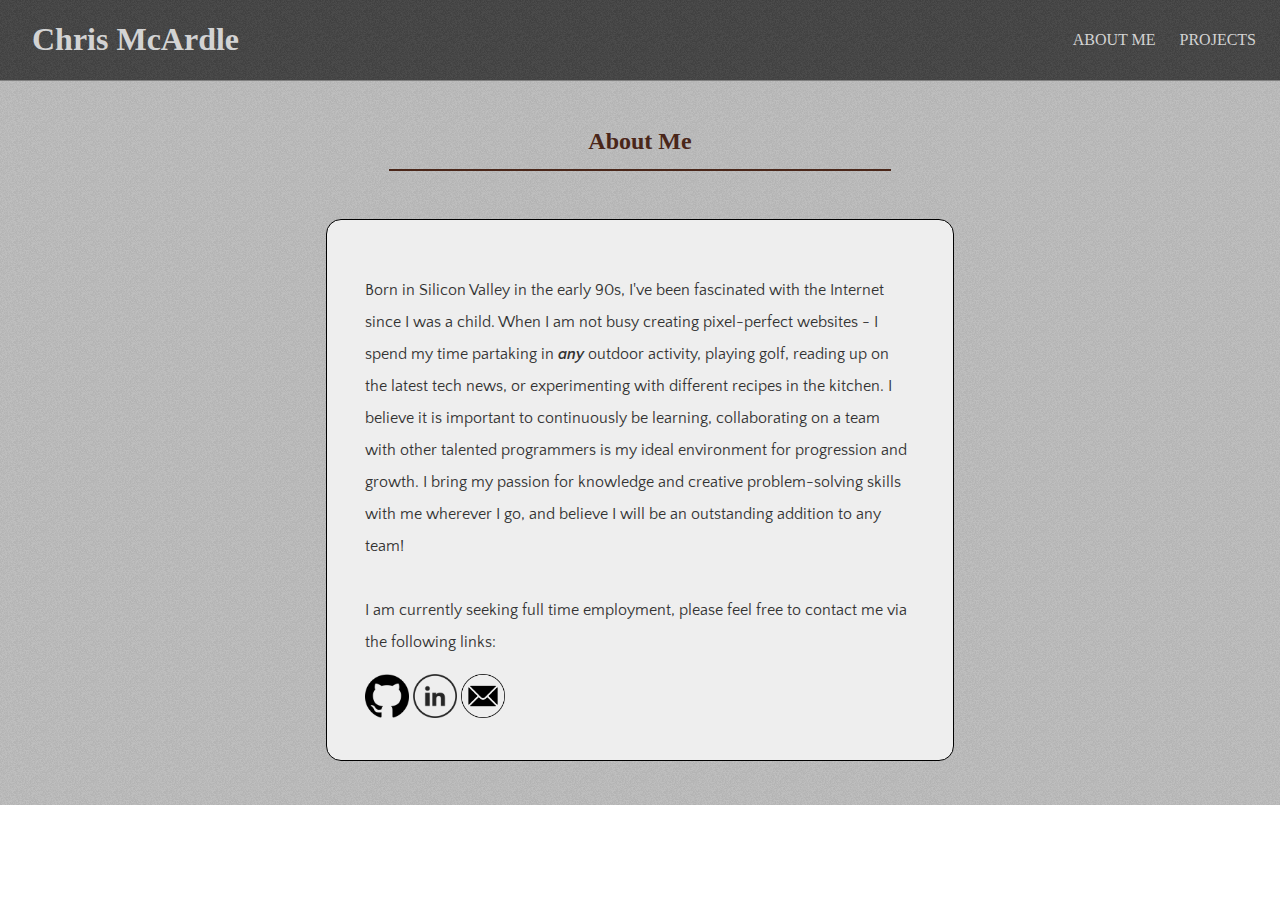
==== about.html @ 6232e312 "adjusted media queries" ====
<!DOCTYPE html>
<html lang="en">
<head>
    <meta charset="UTF-8">
    <meta name="viewport" content="width=device-width, initial-scale=1.0">
    <title>Projects</title>
    <link rel="stylesheet" href="main.css">
    <link href="https://fonts.googleapis.com/css?family=Oswald&display=swap" rel="stylesheet">
    <link href="https://fonts.googleapis.com/css?family=Quattrocento+Sans&display=swap" rel="stylesheet">
    <script src="https://ajax.googleapis.com/ajax/libs/jquery/3.4.1/jquery.min.js"></script> 

</head>
<body>
    <header class='header'>
        <nav class='navbar'>
            <div class='headName'>
                <h1 class='nameHeader'><a href='index.html'>Chris McArdle</a></h1>
            </div>    
            <div>
                <ul id='linkList' class='linkList'>
                    <li class='navLinks hidden'><a href='about.html'>ABOUT ME</a></li>
                    <li class='navLinks hidden'><a href='projects.html'>PROJECTS</a></li>
                </ul>
            </div> 
            <span class='navMenu'>
                <button class='burger'>&#9776;</button>
            </span>
        </nav>
    </header>
    <main class='addPadding'>
    <h2 class='proj-title'>About Me</h2>
    <section class='proj-template'>
        <p>
            Born in Silicon Valley in the early 90s, I've been fascinated with the Internet since I was a child. When I am not busy creating pixel-perfect websites - I spend my time partaking in <i><b>any</b></i> outdoor activity, playing golf, 
            reading up on the latest tech news, or experimenting with different recipes in the kitchen. I believe it is important to continuously be learning, collaborating on a team with other talented programmers is my ideal environment for progression and growth. I bring my passion for knowledge and creative problem-solving skills with me wherever I go, and believe I will be an outstanding addition to any team!
            <br>
            <br>
            I am currently seeking full time employment, please feel free to contact me via the following links:
        </p>
        <div class='contactLinks'>
            <a target="_blank" href="https://github.com/ctmq75"><img class='contactIcon' src="./images/github-logo.png" alt="github icon"></a>
            <a target="_blank" href="https://www.linkedin.com/in/chris-mcardle-6a613230/"><img class='contactIcon' src="./images/linkedin.png" alt="LinkedIn Logo"></a>
            <a target="_blank" href="mailto:christopher.mcardle2@gmail.com"><img class='contactIcon' src="./images/email.png" alt="Email Icon"></a>
        </div>
    </section>




</main>
<script src='portfolio.js'></script>    
</body>
</html>
---- main.css ----
* {
    box-sizing: border-box;
}

li {
    margin-right: 1.5em;
}

body {
    margin: 0;
}

#tagline {
    font-size: 1.5em;
}

.header {
    border-bottom: 1px solid grey;
    border-width: 90%;
    background-color:#333333;
    background-image: url([data-uri]);
 
}

.active{
    display: none;
}
.burger{
    color: black;
    background-color: lightgrey;
    border: 1px solid black;
}

.navbar {
    display: flex;
    align-items: center;
    justify-content: space-between;
}


.navMenu{
    padding-right: 3%;
}

.hidden {
    display: none;
}

#linkList {
    list-style-type: none;
    display: flex;
}

.proj-title{
    text-align: center;
    margin-right: auto;
    margin-left: auto;
    margin-bottom: 2em;
    padding:  .6em 0em;
    color: #4a2619;
    border-bottom: 2px #4a2619 solid;
    width: 40%;
}

.proj-screenshot {
    width: 70%;
    height: auto;
}
.proj-template {
    width: 100%;
    border: 1px solid black;
    padding: 3%;
    margin: 0 auto 2em auto;
    background-color: #EEEEEE;
    color: #333333;
    border-radius: 15px;
    

}

.proj-template p {
    line-height: 2em;
}

.technology-icons {
    margin-top: -1em;
}

.bio{
    padding: .1em;
    max-width: 90%;
    margin-left: auto;
    margin-right: auto;
}
.proj-img{
    text-align: center;
    padding-top: 1.5em;
}
.proj-desc{
    padding: 0em 1.5em;
}

.techIcon{
    width: 20%;
    height: auto;
}

h1 h2 h4{
    font-family: 'Oswald', sans-serif;

}
p {
    font-family: 'Quattrocento Sans', sans-serif;
    line-height: 1.4;

}
a {
    text-decoration: none;
    color: lightgrey;
}
main{
    background-image: url([data-uri]);
    background-color: #CCCCCC;;
}

.headName {
    margin-left: 2%;
}

.nameHeader {
    color:lightgrey;
    margin-left: .2em;
}
.headlineAndPic {
    text-align: center;
}
.addPadding{
    padding: .8em;
    width: 100%;
}
.button {
    text-align: center;
    padding-bottom: 1em;
}
.button1{
    width: 8em;
    height: auto;
    overflow: hidden;
    background-color: white;
    border-radius: 25px;
}
.proj-btns{
    padding-bottom: 1em;
} 
.contactMe {
    color: black;
}
.contactIcon{
    width: 25%;
    height: auto;
}







@media only screen and (min-width: 480px) {
    .bio{
        padding: .5em;
        max-width: 50%;
        line-height: 1.5em;

    }

    .navLinks{
        list-style-type: none;
        display: flex;
        justify-content: flex-end;
        
    }  
    .navMenu{
        display: none;

    }  
    .contactIcon{
        width: 15%;
        height: auto;
    }
    .techIcon{
        width: 15%;
        height: auto;
    }

    .proj-template {
        width: 70%;

    }
    
  }


@media only screen and (min-width: 768px) {
    .contactIcon{
        width: 8%;
        height: auto;
    }
    .techIcon{
        width: 7%;
        height: auto;
    }
    .proj-template {
        width: 50%
    }
    .bio{
        padding: .8em;

    }
    
  }
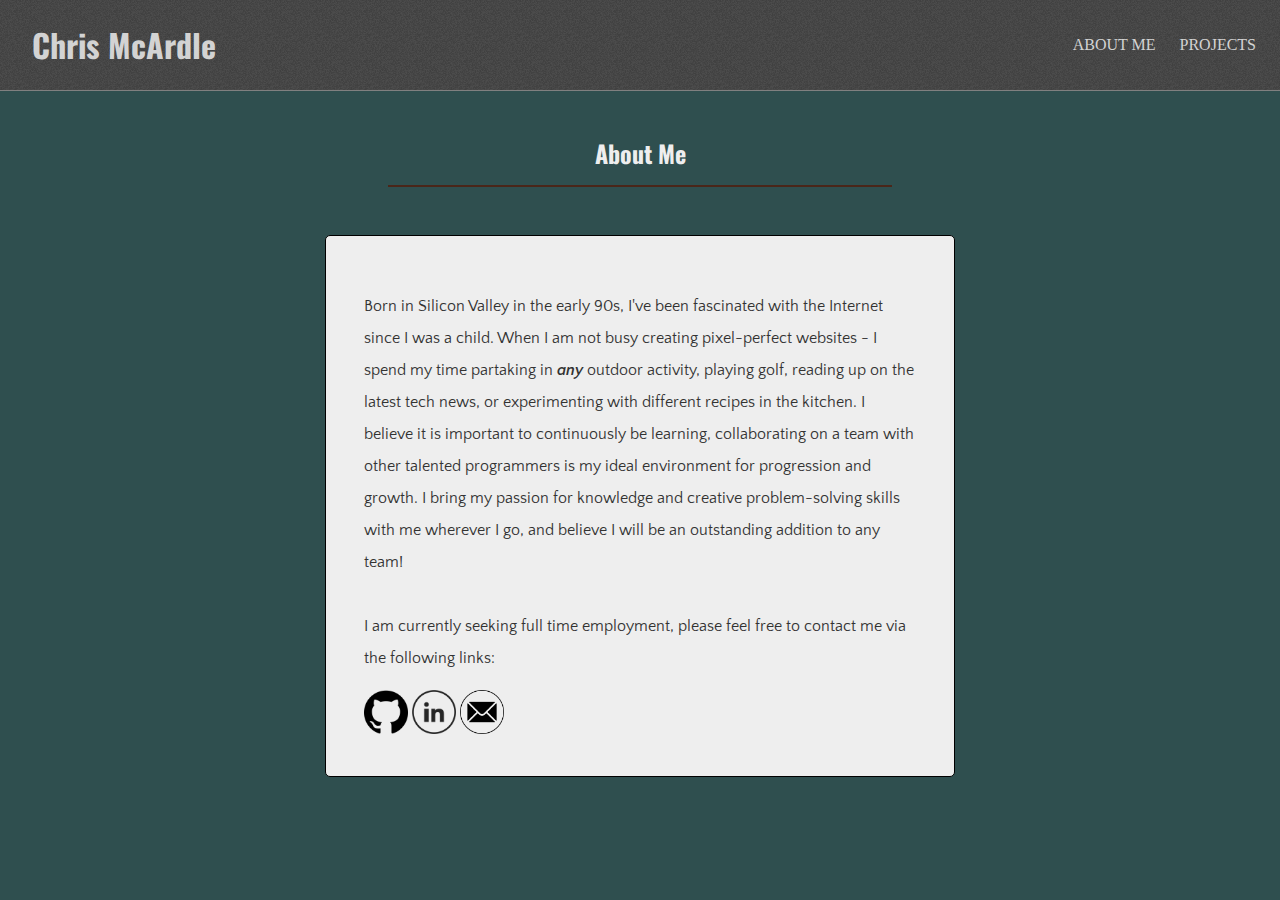
==== commit ce5172ef: "updates to style" ====
--- a/about.html
+++ b/about.html
@@ -10,7 +10,7 @@
     <script src="https://ajax.googleapis.com/ajax/libs/jquery/3.4.1/jquery.min.js"></script> 
 
 </head>
-<body>
+<body id='about-body'>
     <header class='header'>
         <nav class='navbar'>
             <div class='headName'>
@@ -44,6 +44,7 @@
         </div>
     </section>
 
+        
 
 
 
--- a/main.css
+++ b/main.css
@@ -2,6 +2,16 @@
     box-sizing: border-box;
 }
 
+#wholePage {
+    background: linear-gradient( rgba(0,0,0,0.5), rgba(0, 0, 0, 0.5) ),url(./images/tunnelchicago.jpg);
+    background-position: center;
+    background-repeat: no-repeat;
+    background-size: cover;
+
+
+}
+
+
 li {
     margin-right: 1.5em;
 }
@@ -11,7 +21,11 @@
 }
 
 #tagline {
-    font-size: 1.5em;
+    font-size: 2.5em;
+    font-family: 'Oswald', sans-serif;
+    color: #EEEEEE;
+
+
 }
 
 .header {
@@ -57,9 +71,15 @@
     margin-left: auto;
     margin-bottom: 2em;
     padding:  .6em 0em;
-    color: #4a2619;
+    color: #EEEEEE;
     border-bottom: 2px #4a2619 solid;
     width: 40%;
+    font-family: 'Oswald', sans-serif;
+
+}
+
+#proj-body {
+    background-color: darkslategrey;
 }
 
 .proj-screenshot {
@@ -73,7 +93,7 @@
     margin: 0 auto 2em auto;
     background-color: #EEEEEE;
     color: #333333;
-    border-radius: 15px;
+    border-radius: 5px;
     
 
 }
@@ -82,15 +102,23 @@
     line-height: 2em;
 }
 
+.proj-template h3 {
+    font-family: 'Oswald', sans-serif;
+    padding-bottom: 1em;
+
+}
+
 .technology-icons {
     margin-top: -1em;
 }
 
 .bio{
     padding: .1em;
-    max-width: 90%;
+    max-width: 95%;
     margin-left: auto;
     margin-right: auto;
+    color: #EEEEEE;
+    text-align: center;
 }
 .proj-img{
     text-align: center;
@@ -118,10 +146,7 @@
     text-decoration: none;
     color: lightgrey;
 }
-main{
-    background-image: url([data-uri]);
-    background-color: #CCCCCC;;
-}
+
 
 .headName {
     margin-left: 2%;
@@ -130,12 +155,14 @@
 .nameHeader {
     color:lightgrey;
     margin-left: .2em;
+    font-family: 'Oswald', sans-serif;
+
 }
 .headlineAndPic {
     text-align: center;
 }
 .addPadding{
-    padding: .8em;
+    padding: .6em;
     width: 100%;
 }
 .button {
@@ -147,7 +174,7 @@
     height: auto;
     overflow: hidden;
     background-color: white;
-    border-radius: 25px;
+    border-radius: 5px;
 }
 .proj-btns{
     padding-bottom: 1em;
@@ -159,6 +186,12 @@
     width: 25%;
     height: auto;
 }
+#about-body {
+    background-color: darkslategrey;
+
+}
+
+
 
 
 
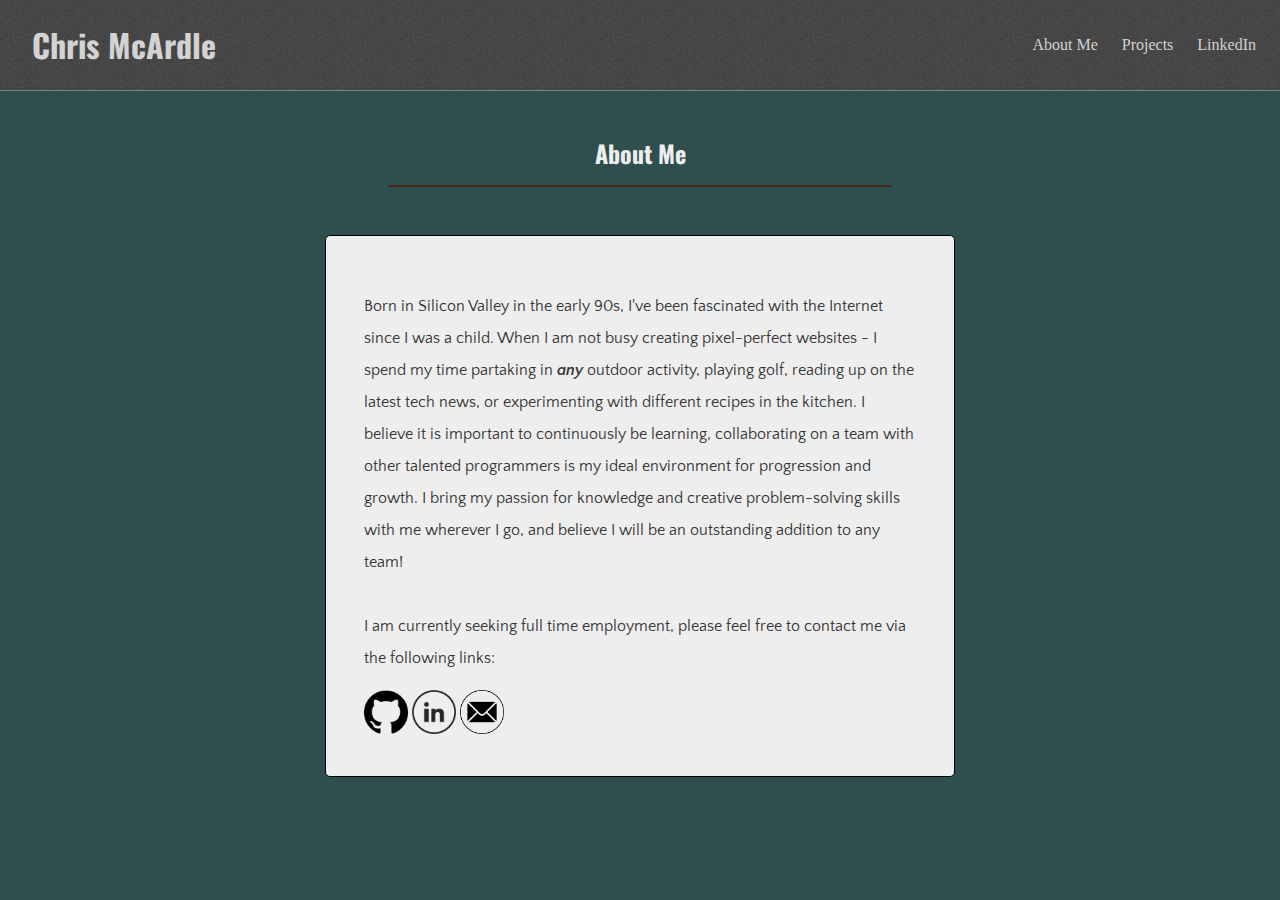
==== commit 048785cc: "Added linkedin to header" ====
--- a/about.html
+++ b/about.html
@@ -18,8 +18,9 @@
             </div>    
             <div>
                 <ul id='linkList' class='linkList'>
-                    <li class='navLinks hidden'><a href='about.html'>ABOUT ME</a></li>
-                    <li class='navLinks hidden'><a href='projects.html'>PROJECTS</a></li>
+                    <li class='navLinks hidden'><a href='about.html'>About Me</a></li>
+                    <li class='navLinks hidden'><a href='projects.html'>Projects</a></li>
+                    <li class='navLinks hidden'><a href='https://www.linkedin.com/in/chris-mcardle-6a613230/'>LinkedIn</a></li>
                 </ul>
             </div> 
             <span class='navMenu'>
--- a/main.css
+++ b/main.css
@@ -1,263 +1,224 @@
 * {
-    box-sizing: border-box;
+  box-sizing: border-box;
 }
 
 #wholePage {
-    background: linear-gradient( rgba(0,0,0,0.5), rgba(0, 0, 0, 0.5) ),url(./images/tunnelchicago.jpg);
-    background-position: center;
-    background-repeat: no-repeat;
-    background-size: cover;
-
-
-}
-
+  background: linear-gradient(rgba(0, 0, 0, 0.5), rgba(0, 0, 0, 0.5)),
+    url(./images/tunnelchicago.jpg);
+  background-position: center;
+  background-repeat: no-repeat;
+  background-size: cover;
+}
 
 li {
-    margin-right: 1.5em;
+  margin-right: 1.5em;
 }
 
 body {
-    margin: 0;
+  margin: 0;
 }
 
 #tagline {
-    font-size: 2.5em;
-    font-family: 'Oswald', sans-serif;
-    color: #EEEEEE;
-
-
+  font-size: 2.5em;
+  font-family: "Oswald", sans-serif;
+  color: #eeeeee;
 }
 
 .header {
-    border-bottom: 1px solid grey;
-    border-width: 90%;
-    background-color:#333333;
-    background-image: url([data-uri]);
- 
-}
-
-.active{
-    display: none;
-}
-.burger{
-    color: black;
-    background-color: lightgrey;
-    border: 1px solid black;
+  border-bottom: 1px solid grey;
+  border-width: 90%;
+  background-color: #333333;
+  background-image: url([data-uri]);
+}
+
+.active {
+  display: none;
+}
+.burger {
+  color: black;
+  background-color: lightgrey;
+  border: 1px solid black;
+  border-radius: 5px;
 }
 
 .navbar {
-    display: flex;
-    align-items: center;
-    justify-content: space-between;
-}
-
-
-.navMenu{
-    padding-right: 3%;
+  display: flex;
+  align-items: center;
+  justify-content: space-between;
+}
+
+.navMenu {
+  padding-right: 3%;
 }
 
 .hidden {
-    display: none;
+  display: none;
 }
 
 #linkList {
+  list-style-type: none;
+  display: flex;
+}
+
+.proj-title {
+  text-align: center;
+  margin-right: auto;
+  margin-left: auto;
+  margin-bottom: 2em;
+  padding: 0.6em 0em;
+  color: #eeeeee;
+  border-bottom: 2px #4a2619 solid;
+  width: 40%;
+  font-family: "Oswald", sans-serif;
+}
+
+#proj-body {
+  background-color: darkslategrey;
+}
+
+.proj-screenshot {
+  width: 70%;
+  height: auto;
+}
+.proj-template {
+  width: 100%;
+  border: 1px solid black;
+  padding: 3%;
+  margin: 0 auto 2em auto;
+  background-color: #eeeeee;
+  color: #333333;
+  border-radius: 5px;
+}
+
+.proj-template p {
+  line-height: 2em;
+}
+
+.proj-template h3 {
+  font-family: "Oswald", sans-serif;
+  padding-bottom: 1em;
+}
+
+.technology-icons {
+  margin-top: -1em;
+}
+
+.bio {
+  padding: 0.1em;
+  max-width: 95%;
+  margin-left: auto;
+  margin-right: auto;
+  color: #eeeeee;
+  text-align: center;
+}
+.proj-img {
+  text-align: center;
+  padding-top: 1.5em;
+}
+.proj-desc {
+  padding: 0em 1.5em;
+}
+
+.techIcon {
+  width: 20%;
+  height: auto;
+}
+
+h1 h2 h4 {
+  font-family: "Oswald", sans-serif;
+}
+p {
+  font-family: "Quattrocento Sans", sans-serif;
+  line-height: 1.4;
+}
+a {
+  text-decoration: none;
+  color: lightgrey;
+}
+
+.headName {
+  margin-left: 2%;
+}
+
+.nameHeader {
+  color: lightgrey;
+  margin-left: 0.2em;
+  font-family: "Oswald", sans-serif;
+}
+.headlineAndPic {
+  text-align: center;
+}
+.addPadding {
+  padding: 0.6em;
+  width: 100%;
+}
+.button {
+  text-align: center;
+  padding-bottom: 1em;
+}
+.button1 {
+  width: 8em;
+  height: auto;
+  overflow: hidden;
+  background-color: white;
+  border-radius: 5px;
+}
+.proj-btns {
+  padding-bottom: 1em;
+}
+.contactMe {
+  color: black;
+}
+.contactIcon {
+  width: 25%;
+  height: auto;
+}
+#about-body {
+  background-color: darkslategrey;
+}
+
+@media only screen and (min-width: 480px) {
+  .bio {
+    padding: 0.5em;
+    max-width: 50%;
+    line-height: 1.5em;
+  }
+
+  .navLinks {
     list-style-type: none;
     display: flex;
-}
-
-.proj-title{
-    text-align: center;
-    margin-right: auto;
-    margin-left: auto;
-    margin-bottom: 2em;
-    padding:  .6em 0em;
-    color: #EEEEEE;
-    border-bottom: 2px #4a2619 solid;
-    width: 40%;
-    font-family: 'Oswald', sans-serif;
-
-}
-
-#proj-body {
-    background-color: darkslategrey;
-}
-
-.proj-screenshot {
+    justify-content: flex-end;
+  }
+  .navMenu {
+    display: none;
+  }
+  .contactIcon {
+    width: 15%;
+    height: auto;
+  }
+  .techIcon {
+    width: 15%;
+    height: auto;
+  }
+
+  .proj-template {
     width: 70%;
-    height: auto;
-}
-.proj-template {
-    width: 100%;
-    border: 1px solid black;
-    padding: 3%;
-    margin: 0 auto 2em auto;
-    background-color: #EEEEEE;
-    color: #333333;
-    border-radius: 5px;
-    
-
-}
-
-.proj-template p {
-    line-height: 2em;
-}
-
-.proj-template h3 {
-    font-family: 'Oswald', sans-serif;
-    padding-bottom: 1em;
-
-}
-
-.technology-icons {
-    margin-top: -1em;
-}
-
-.bio{
-    padding: .1em;
-    max-width: 95%;
-    margin-left: auto;
-    margin-right: auto;
-    color: #EEEEEE;
-    text-align: center;
-}
-.proj-img{
-    text-align: center;
-    padding-top: 1.5em;
-}
-.proj-desc{
-    padding: 0em 1.5em;
-}
-
-.techIcon{
-    width: 20%;
-    height: auto;
-}
-
-h1 h2 h4{
-    font-family: 'Oswald', sans-serif;
-
-}
-p {
-    font-family: 'Quattrocento Sans', sans-serif;
-    line-height: 1.4;
-
-}
-a {
-    text-decoration: none;
-    color: lightgrey;
-}
-
-
-.headName {
-    margin-left: 2%;
-}
-
-.nameHeader {
-    color:lightgrey;
-    margin-left: .2em;
-    font-family: 'Oswald', sans-serif;
-
-}
-.headlineAndPic {
-    text-align: center;
-}
-.addPadding{
-    padding: .6em;
-    width: 100%;
-}
-.button {
-    text-align: center;
-    padding-bottom: 1em;
-}
-.button1{
-    width: 8em;
-    height: auto;
-    overflow: hidden;
-    background-color: white;
-    border-radius: 5px;
-}
-.proj-btns{
-    padding-bottom: 1em;
-} 
-.contactMe {
-    color: black;
-}
-.contactIcon{
-    width: 25%;
-    height: auto;
-}
-#about-body {
-    background-color: darkslategrey;
-
-}
-
-
-
-
-
-
-
-
-
-@media only screen and (min-width: 480px) {
-    .bio{
-        padding: .5em;
-        max-width: 50%;
-        line-height: 1.5em;
-
-    }
-
-    .navLinks{
-        list-style-type: none;
-        display: flex;
-        justify-content: flex-end;
-        
-    }  
-    .navMenu{
-        display: none;
-
-    }  
-    .contactIcon{
-        width: 15%;
-        height: auto;
-    }
-    .techIcon{
-        width: 15%;
-        height: auto;
-    }
-
-    .proj-template {
-        width: 70%;
-
-    }
-    
-  }
-
+  }
+}
 
 @media only screen and (min-width: 768px) {
-    .contactIcon{
-        width: 8%;
-        height: auto;
-    }
-    .techIcon{
-        width: 7%;
-        height: auto;
-    }
-    .proj-template {
-        width: 50%
-    }
-    .bio{
-        padding: .8em;
-
-    }
-    
-  }
-
-
-
-
-
-
-
-
-
+  .contactIcon {
+    width: 8%;
+    height: auto;
+  }
+  .techIcon {
+    width: 7%;
+    height: auto;
+  }
+  .proj-template {
+    width: 50%;
+  }
+  .bio {
+    padding: 0.8em;
+  }
+}
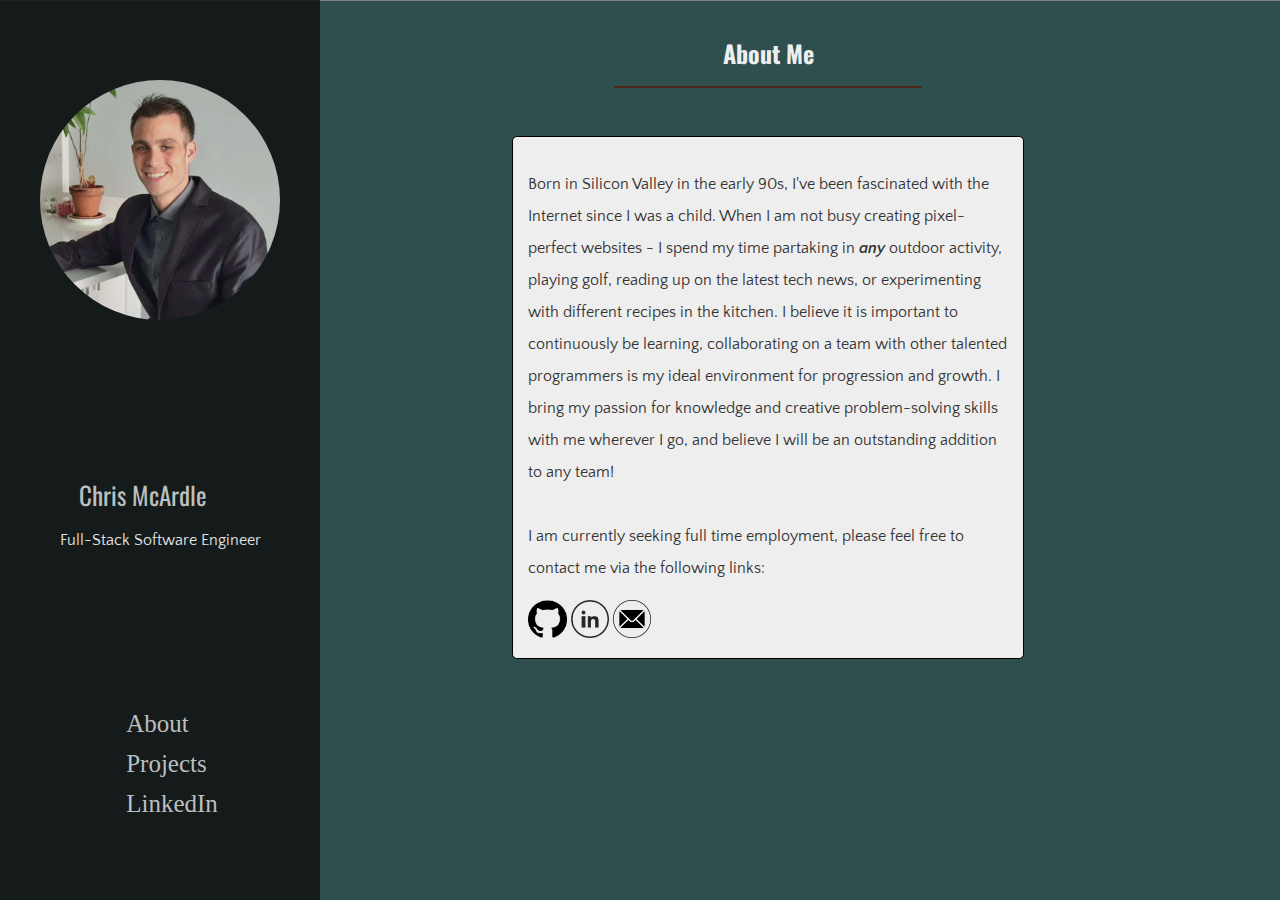
==== commit 3e01af3a: "redid nav bar" ====
--- a/about.html
+++ b/about.html
@@ -12,21 +12,33 @@
 </head>
 <body id='about-body'>
     <header class='header'>
-        <nav class='navbar'>
-            <div class='headName'>
-                <h1 class='nameHeader'><a href='index.html'>Chris McArdle</a></h1>
-            </div>    
-            <div>
-                <ul id='linkList' class='linkList'>
-                    <li class='navLinks hidden'><a href='about.html'>About Me</a></li>
-                    <li class='navLinks hidden'><a href='projects.html'>Projects</a></li>
-                    <li class='navLinks hidden'><a href='https://www.linkedin.com/in/chris-mcardle-6a613230/'>LinkedIn</a></li>
-                </ul>
-            </div> 
-            <span class='navMenu'>
-                <button class='burger'>&#9776;</button>
+        <nav class="sidenav">
+            <div class='sidenav-pic'>
+                <img id='hs' src='./images/headshot.png' alt='headshot' />
+            </div>
+            <div class='sidenav-pic2'>
+                <span class="nameHeader"><a href="index.html">Chris McArdle</a></span>
+                <p>Full-Stack Software Engineer</p>
+            </div>
+           
+    
+            <div class="links">
+              <ul id="linkList" class="linkList">
+                <li class="navLinks hidden"><a href="about.html">About</a></li>
+                <li class="navLinks hidden">
+                  <a href="projects.html">Projects</a>
+                </li>
+                <li class="navLinks hidden">
+                  <a href="https://www.linkedin.com/in/chris-mcardle-6a613230/"
+                    >LinkedIn</a
+                  >
+                </li>
+              </ul>
+            </div>
+            <span class="navMenu">
+              <button class="burger">&#9776;</button>
             </span>
-        </nav>
+          </nav>
     </header>
     <main class='addPadding'>
     <h2 class='proj-title'>About Me</h2>
--- a/main.css
+++ b/main.css
@@ -1,5 +1,45 @@
 * {
   box-sizing: border-box;
+}
+
+#hs {
+  border-radius: 50%;
+  width: 15%;
+  height: auto;
+}
+.sidenav-pic {
+  display: none;
+}
+.sidenav-pic2 {
+  text-align: left;
+  color: white;
+}
+
+.sidenav {
+  height: 20%;
+  width: 100%;
+  z-index: 1;
+  top: 0;
+  left: 0;
+  background-color: #111;
+  display: flex;
+  justify-content: space-around;
+  align-items: center;
+  opacity: 75%;
+}
+
+.links {
+  text-align: left;
+}
+
+.sidenav a {
+  padding: 6px 8px 6px 16px;
+  text-decoration: none;
+  font-size: 1.3em;
+}
+
+.sidenav a:hover {
+  color: #f1f1f1;
 }
 
 #wholePage {
@@ -8,6 +48,8 @@
   background-position: center;
   background-repeat: no-repeat;
   background-size: cover;
+  height: 100%;
+  overflow: scroll;
 }
 
 li {
@@ -48,7 +90,7 @@
 }
 
 .navMenu {
-  padding-right: 3%;
+  right: 0;
 }
 
 .hidden {
@@ -57,7 +99,12 @@
 
 #linkList {
   list-style-type: none;
-  display: flex;
+  margin-left: auto;
+  margin-right: auto;
+  flex-direction: column;
+  flex-wrap: wrap;
+  display: block;
+  overflow: hidden;
 }
 
 .proj-title {
@@ -68,7 +115,7 @@
   padding: 0.6em 0em;
   color: #eeeeee;
   border-bottom: 2px #4a2619 solid;
-  width: 40%;
+  width: 60%;
   font-family: "Oswald", sans-serif;
 }
 
@@ -144,14 +191,12 @@
   color: lightgrey;
   margin-left: 0.2em;
   font-family: "Oswald", sans-serif;
+  display: inline;
 }
 .headlineAndPic {
-  text-align: center;
-}
-.addPadding {
-  padding: 0.6em;
-  width: 100%;
-}
+  text-align: left;
+}
+
 .button {
   text-align: center;
   padding-bottom: 1em;
@@ -176,18 +221,70 @@
 #about-body {
   background-color: darkslategrey;
 }
-
-@media only screen and (min-width: 480px) {
+.addPadding {
+  padding-left: 10%;
+  width: 90%;
+}
+
+@media only screen and (min-width: 501px) {
+  .addPadding {
+    padding-left: 40%;
+    width: 90%;
+  }
+  .hidden {
+    display: flex;
+    justify-content: start;
+  }
+
+  #hs {
+    border-radius: 50%;
+    width: 75%;
+    height: auto;
+  }
+  .sidenav-pic {
+    text-align: center;
+    padding-bottom: 2em;
+    display: inline;
+  }
+
+  .sidenav {
+    display: flex;
+    flex-direction: column;
+    height: 100%;
+    width: 25%;
+    position: fixed;
+    z-index: 1;
+    top: 0;
+    left: 0;
+    background-color: #111;
+    padding-top: 20px;
+    opacity: 85%;
+  }
+
+  .links {
+    display: flex;
+    flex-direction: column;
+    text-align: center;
+  }
+
+  .sidenav a {
+    padding: 6px 8px 6px 16px;
+    text-decoration: none;
+    font-size: 25px;
+  }
+
+  .sidenav a:hover {
+    color: #f1f1f1;
+  }
+
   .bio {
     padding: 0.5em;
-    max-width: 50%;
+    max-width: 70%;
     line-height: 1.5em;
   }
 
   .navLinks {
     list-style-type: none;
-    display: flex;
-    justify-content: flex-end;
   }
   .navMenu {
     display: none;
@@ -202,11 +299,15 @@
   }
 
   .proj-template {
-    width: 70%;
+    width: 100%;
   }
 }
 
 @media only screen and (min-width: 768px) {
+  .addPadding {
+    padding-left: 40%;
+    width: 80%;
+  }
   .contactIcon {
     width: 8%;
     height: auto;
@@ -216,7 +317,7 @@
     height: auto;
   }
   .proj-template {
-    width: 50%;
+    width: 100%;
   }
   .bio {
     padding: 0.8em;
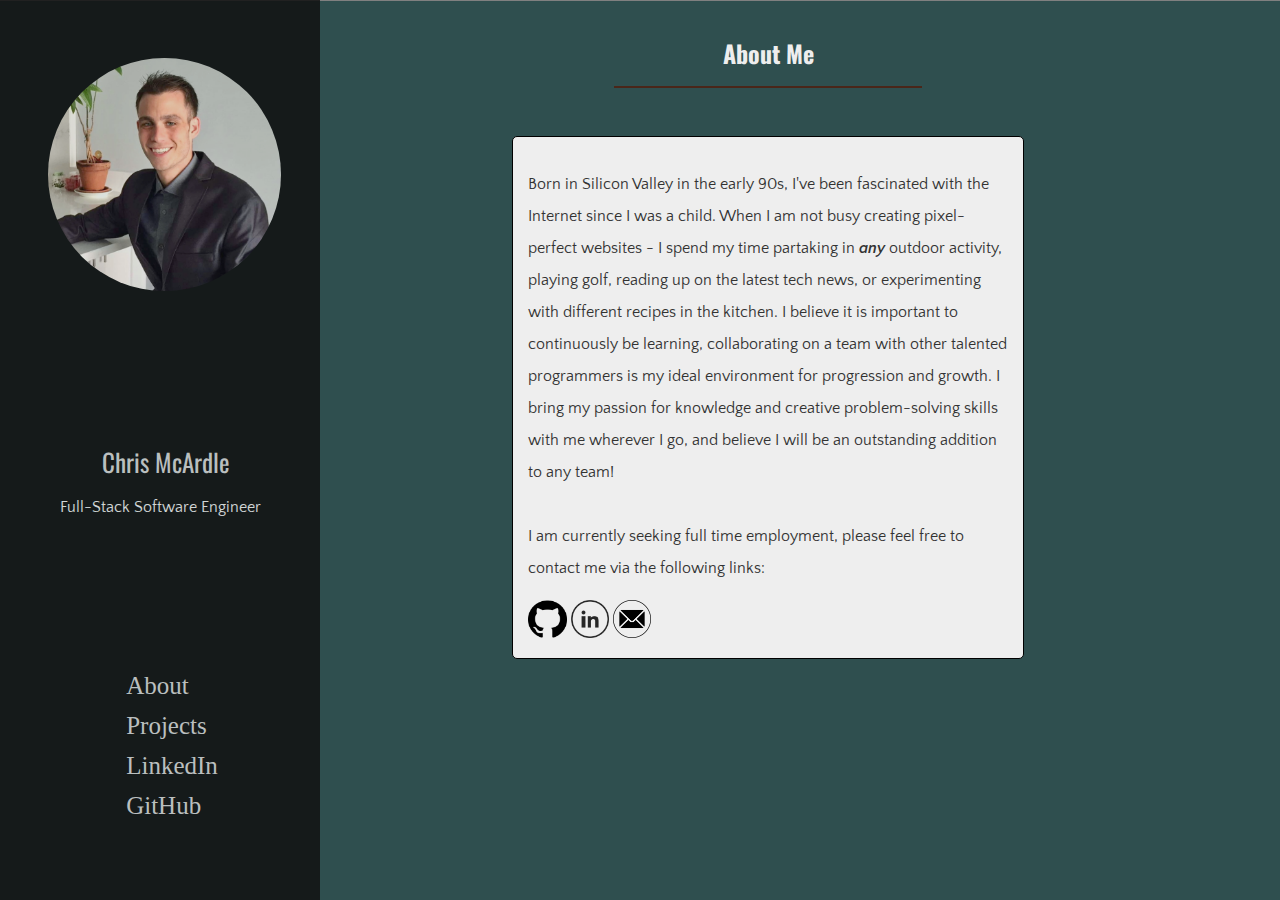
==== commit 014bb30f: "added github in nav" ====
--- a/about.html
+++ b/about.html
@@ -33,6 +33,9 @@
                     >LinkedIn</a
                   >
                 </li>
+                <li class="navLinks hidden">
+                  <a href="https://github.com/ctmq75">GitHub</a>
+                </li>
               </ul>
             </div>
             <span class="navMenu">
--- a/main.css
+++ b/main.css
@@ -4,16 +4,17 @@
 
 #hs {
   border-radius: 50%;
-  width: 15%;
+  width: 25%;
   height: auto;
 }
 .sidenav-pic {
-  display: none;
-}
-.sidenav-pic2 {
-  text-align: left;
-  color: white;
-}
+    margin-left: 3%;
+}
+.sidenav-pic2 p{
+    display: none;
+}
+
+
 
 .sidenav {
   height: 20%;
@@ -78,7 +79,7 @@
 }
 .burger {
   color: black;
-  background-color: lightgrey;
+  background-color: rgb(109, 97, 97);
   border: 1px solid black;
   border-radius: 5px;
 }
@@ -90,7 +91,7 @@
 }
 
 .navMenu {
-  right: 0;
+    margin-right: 3%;
 }
 
 .hidden {
@@ -227,6 +228,21 @@
 }
 
 @media only screen and (min-width: 501px) {
+    .sidenav-pic2 {
+        display: flex;
+        flex-direction: column;
+        text-align: center;
+        color: #eeeeee;
+    }
+    .sidenav-pic2 p{
+        display: flex;
+    }
+
+#hs {
+    border-radius: 50%;
+    width: 15%;
+    height: auto;
+  }
   .addPadding {
     padding-left: 40%;
     width: 90%;
@@ -257,7 +273,6 @@
     top: 0;
     left: 0;
     background-color: #111;
-    padding-top: 20px;
     opacity: 85%;
   }
 
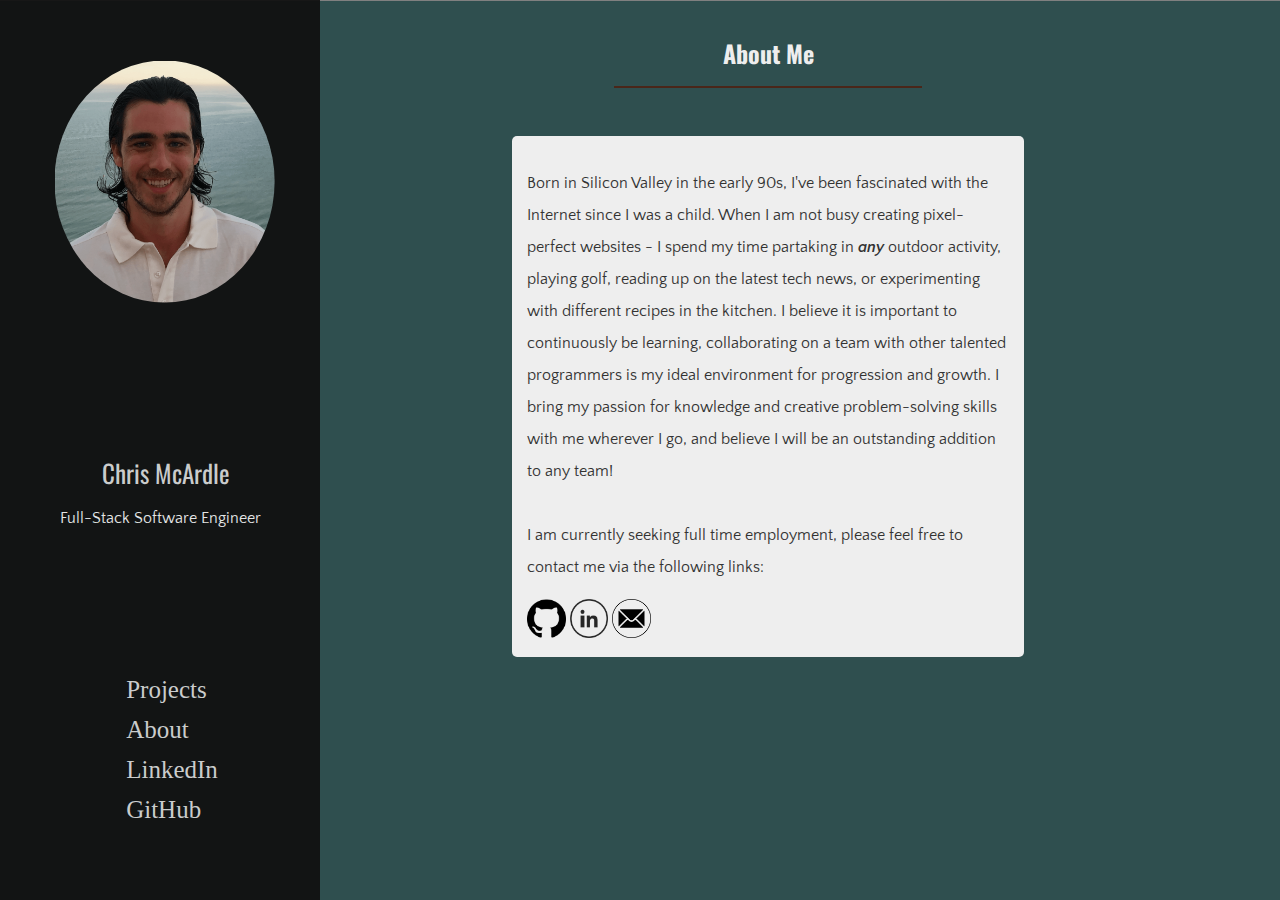
==== commit d480d615: "various updates" ====
--- a/about.html
+++ b/about.html
@@ -1,70 +1,106 @@
 <!DOCTYPE html>
 <html lang="en">
-<head>
-    <meta charset="UTF-8">
-    <meta name="viewport" content="width=device-width, initial-scale=1.0">
+  <head>
+    <!-- Global site tag (gtag.js) - Google Analytics -->
+    <script
+      async
+      src="https://www.googletagmanager.com/gtag/js?id=G-KN9KTQRZEB"
+    ></script>
+    <script>
+      window.dataLayer = window.dataLayer || [];
+      function gtag() {
+        dataLayer.push(arguments);
+      }
+      gtag("js", new Date());
+
+      gtag("config", "G-KN9KTQRZEB");
+    </script>
+    <meta charset="UTF-8" />
+    <meta name="viewport" content="width=device-width, initial-scale=1.0" />
     <title>Projects</title>
-    <link rel="stylesheet" href="main.css">
-    <link href="https://fonts.googleapis.com/css?family=Oswald&display=swap" rel="stylesheet">
-    <link href="https://fonts.googleapis.com/css?family=Quattrocento+Sans&display=swap" rel="stylesheet">
-    <script src="https://ajax.googleapis.com/ajax/libs/jquery/3.4.1/jquery.min.js"></script> 
+    <link rel="stylesheet" href="main.css" />
+    <link
+      href="https://fonts.googleapis.com/css?family=Oswald&display=swap"
+      rel="stylesheet"
+    />
+    <link
+      href="https://fonts.googleapis.com/css?family=Quattrocento+Sans&display=swap"
+      rel="stylesheet"
+    />
+    <script src="https://ajax.googleapis.com/ajax/libs/jquery/3.4.1/jquery.min.js"></script>
+  </head>
+  <body id="about-body">
+    <header class="header">
+      <nav class="sidenav">
+        <div class="sidenav-pic">
+          <img id="hs" src="./images/headshot.png" alt="headshot" />
+        </div>
+        <div class="sidenav-pic2">
+          <span class="nameHeader"><a href="index.html">Chris McArdle</a></span>
+          <p>Full-Stack Software Engineer</p>
+        </div>
 
-</head>
-<body id='about-body'>
-    <header class='header'>
-        <nav class="sidenav">
-            <div class='sidenav-pic'>
-                <img id='hs' src='./images/headshot.png' alt='headshot' />
-            </div>
-            <div class='sidenav-pic2'>
-                <span class="nameHeader"><a href="index.html">Chris McArdle</a></span>
-                <p>Full-Stack Software Engineer</p>
-            </div>
-           
-    
-            <div class="links">
-              <ul id="linkList" class="linkList">
-                <li class="navLinks hidden"><a href="about.html">About</a></li>
-                <li class="navLinks hidden">
-                  <a href="projects.html">Projects</a>
-                </li>
-                <li class="navLinks hidden">
-                  <a href="https://www.linkedin.com/in/chris-mcardle-6a613230/"
-                    >LinkedIn</a
-                  >
-                </li>
-                <li class="navLinks hidden">
-                  <a href="https://github.com/ctmq75">GitHub</a>
-                </li>
-              </ul>
-            </div>
-            <span class="navMenu">
-              <button class="burger">&#9776;</button>
-            </span>
-          </nav>
+        <div class="links">
+          <ul id="linkList" class="linkList">
+            <li class="navLinks hidden">
+              <a href="projects.html">Projects</a>
+            </li>
+            <li class="navLinks hidden"><a href="about.html">About</a></li>
+            <li class="navLinks hidden">
+              <a href="https://www.linkedin.com/in/chris-mcardle-6a613230/" target='_blank'
+                >LinkedIn</a
+              >
+            </li>
+            <li class="navLinks hidden">
+              <a href="https://github.com/ctmq75" target='_blank'>GitHub</a>
+            </li>
+          </ul>
+        </div>
+        <span class="navMenu">
+          <button class="burger">&#9776;</button>
+        </span>
+      </nav>
     </header>
-    <main class='addPadding'>
-    <h2 class='proj-title'>About Me</h2>
-    <section class='proj-template'>
+    <main class="addPadding">
+      <h2 class="proj-title">About Me</h2>
+      <section class="proj-template">
         <p>
-            Born in Silicon Valley in the early 90s, I've been fascinated with the Internet since I was a child. When I am not busy creating pixel-perfect websites - I spend my time partaking in <i><b>any</b></i> outdoor activity, playing golf, 
-            reading up on the latest tech news, or experimenting with different recipes in the kitchen. I believe it is important to continuously be learning, collaborating on a team with other talented programmers is my ideal environment for progression and growth. I bring my passion for knowledge and creative problem-solving skills with me wherever I go, and believe I will be an outstanding addition to any team!
-            <br>
-            <br>
-            I am currently seeking full time employment, please feel free to contact me via the following links:
+          Born in Silicon Valley in the early 90s, I've been fascinated with the
+          Internet since I was a child. When I am not busy creating
+          pixel-perfect websites - I spend my time partaking in
+          <i><b>any</b></i> outdoor activity, playing golf, reading up on the
+          latest tech news, or experimenting with different recipes in the
+          kitchen. I believe it is important to continuously be learning,
+          collaborating on a team with other talented programmers is my ideal
+          environment for progression and growth. I bring my passion for
+          knowledge and creative problem-solving skills with me wherever I go,
+          and believe I will be an outstanding addition to any team!
+          <br />
+          <br />
+          I am currently seeking full time employment, please feel free to
+          contact me via the following links:
         </p>
-        <div class='contactLinks'>
-            <a target="_blank" href="https://github.com/ctmq75"><img class='contactIcon' src="./images/github-logo.png" alt="github icon"></a>
-            <a target="_blank" href="https://www.linkedin.com/in/chris-mcardle-6a613230/"><img class='contactIcon' src="./images/linkedin.png" alt="LinkedIn Logo"></a>
-            <a target="_blank" href="mailto:christopher.mcardle2@gmail.com"><img class='contactIcon' src="./images/email.png" alt="Email Icon"></a>
+        <div class="contactLinks">
+          <a target="_blank" href="https://github.com/ctmq75"
+            ><img
+              class="contactIcon"
+              src="./images/github-logo.png"
+              alt="github icon"
+          /></a>
+          <a
+            target="_blank"
+            href="https://www.linkedin.com/in/chris-mcardle-6a613230/"
+            ><img
+              class="contactIcon"
+              src="./images/linkedin.png"
+              alt="LinkedIn Logo"
+          /></a>
+          <a target="_blank" href="mailto:christopher.mcardle2@gmail.com"
+            ><img class="contactIcon" src="./images/email.png" alt="Email Icon"
+          /></a>
         </div>
-    </section>
-
-        
-
-
-
-</main>
-<script src='portfolio.js'></script>    
-</body>
-</html>+      </section>
+    </main>
+    <script src="portfolio.js"></script>
+  </body>
+</html>
--- a/main.css
+++ b/main.css
@@ -6,6 +6,7 @@
   border-radius: 50%;
   width: 25%;
   height: auto;
+  padding: .4em;
 }
 .sidenav-pic {
     margin-left: 3%;
@@ -130,7 +131,6 @@
 }
 .proj-template {
   width: 100%;
-  border: 1px solid black;
   padding: 3%;
   margin: 0 auto 2em auto;
   background-color: #eeeeee;
@@ -192,7 +192,7 @@
   color: lightgrey;
   margin-left: 0.2em;
   font-family: "Oswald", sans-serif;
-  display: inline;
+  
 }
 .headlineAndPic {
   text-align: left;
@@ -273,7 +273,7 @@
     top: 0;
     left: 0;
     background-color: #111;
-    opacity: 85%;
+    opacity: 95%;
   }
 
   .links {
